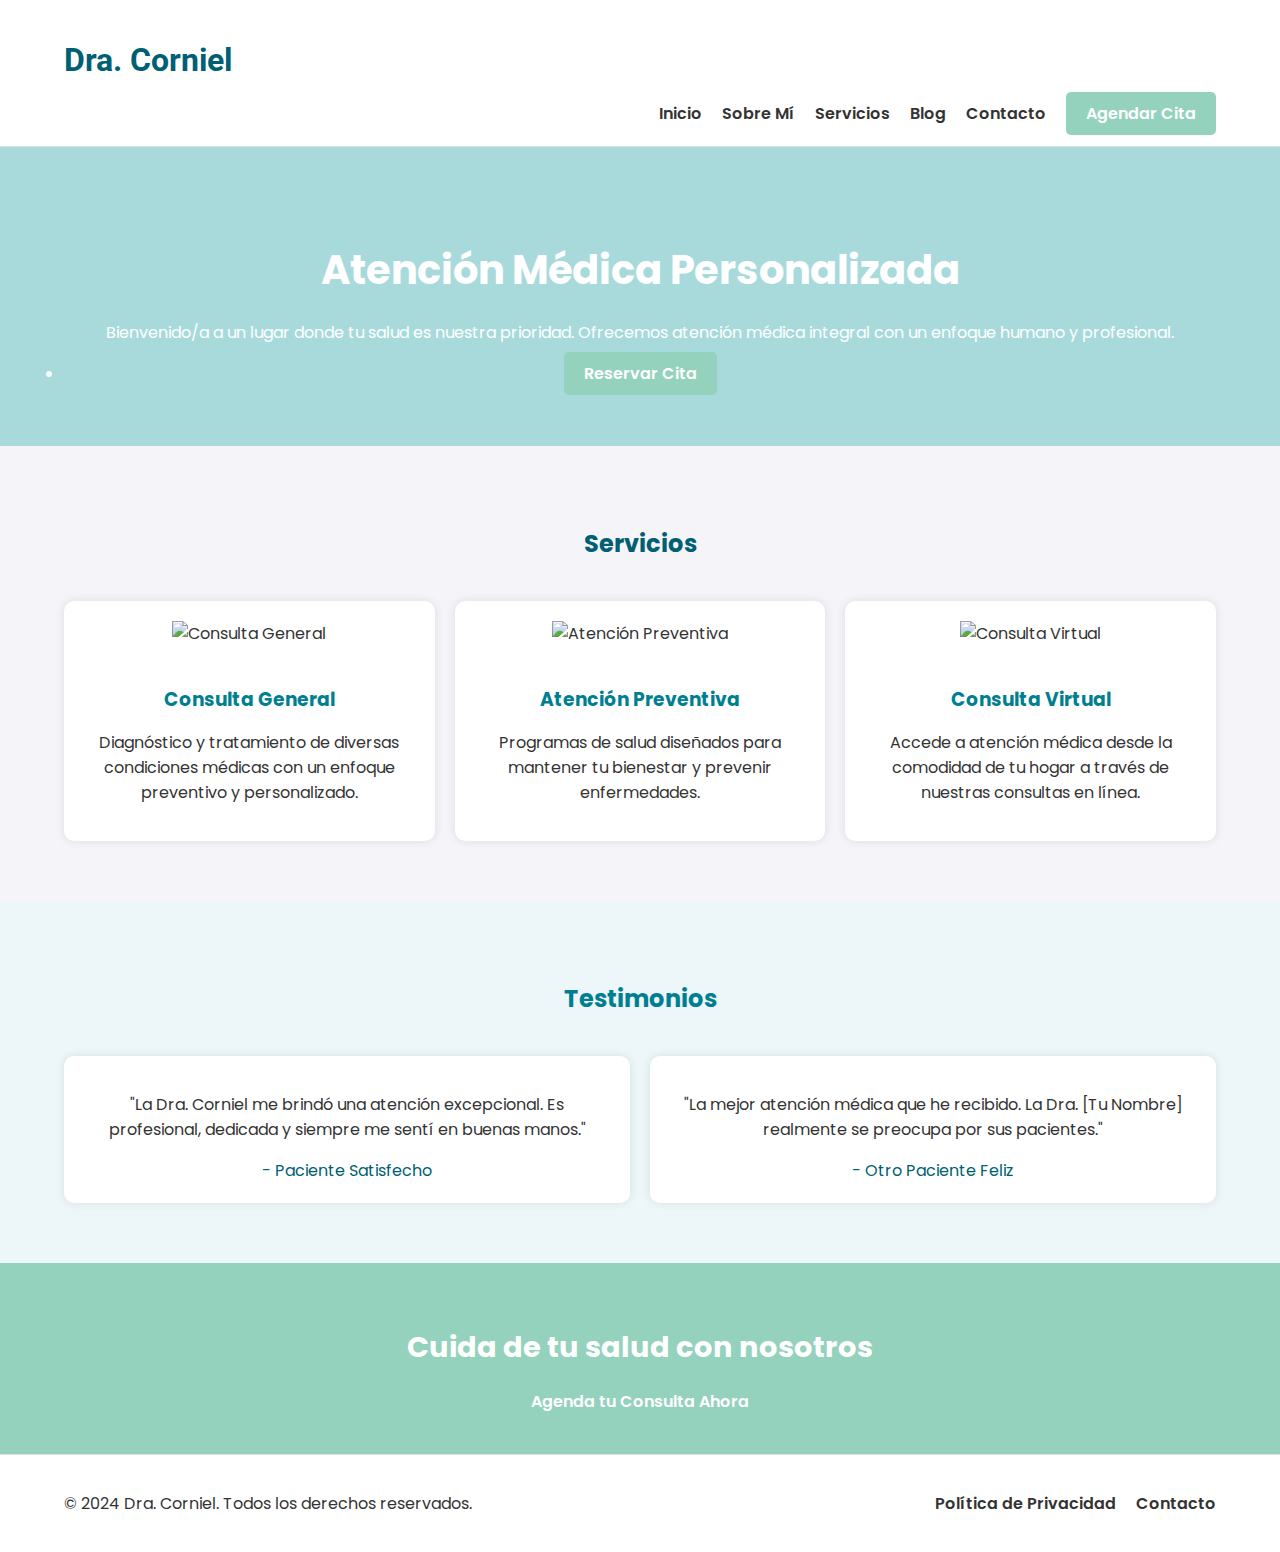
==== index.html @ 57566495 "Initial commit" ====
<!DOCTYPE html>
<html lang="es">
<head>
    <meta charset="UTF-8">
    <meta name="viewport" content="width=device-width, initial-scale=1.0">
    <title>Dra. [Tu Nombre] - Atención Médica Integral</title>
    <link href="https://fonts.googleapis.com/css2?family=Roboto:wght@400;700&family=Poppins:wght@300;600&display=swap" rel="stylesheet">
    
    <style>
        /* Estilos generales */
        body {
            font-family: 'Poppins', sans-serif;
            color: #333;
            margin: 0;
            padding: 0;
            background-color: #f4f4f9;
        }

        .container {
            width: 90%;
            max-width: 1200px;
            margin: 0 auto;
        }

        header {
            background-color: #ffffff;
            padding: 20px 0;
            border-bottom: 1px solid #e0e0e0;
        }

        header .logo h1 {
            font-family: 'Roboto', sans-serif;
            font-weight: 700;
            color: #005f73;
        }

        nav ul {
            list-style: none;
            padding: 0;
            margin: 0;
            display: flex;
            justify-content: flex-end;
        }

        nav ul li {
            margin-left: 20px;
        }

        nav ul li a {
            text-decoration: none;
            color: #333;
            font-weight: 600;
        }

        .btn-primary {
            background-color: #94d2bd;
            color: #ffffff;
            padding: 10px 20px;
            border-radius: 5px;
            text-decoration: none;
            font-weight: 600;
        }

        .btn-primary:hover {
            background-color: #007f91;
        }

        .btn-secondary {
            background-color: #ffb4a2;
            color: #ffffff;
            padding: 10px 20px;
            border-radius: 5px;
            text-decoration: none;
            font-weight: 600;
        }

        .btn-secondary:hover {
            background-color: #ef233c;
        }

        .hero {
            background-color: #a8dadc;
            color: #ffffff;
            text-align: center;
            padding: 60px 0;
        }

        .hero h2 {
            font-size: 2.5em;
            margin-bottom: 20px;
        }

        .services {
            padding: 60px 0;
        }

        .services h2 {
            text-align: center;
            color: #005f73;
            margin-bottom: 40px;
        }

        .service-grid {
            display: grid;
            grid-template-columns: repeat(3, 1fr);
            gap: 20px;
        }

        .service-item {
            text-align: center;
            padding: 20px;
            background-color: #ffffff;
            border-radius: 10px;
            box-shadow: 0px 0px 10px rgba(0, 0, 0, 0.1);
        }

        .service-item img {
            width: 60px;
            margin-bottom: 20px;
        }

        .service-item h3 {
            color: #007f91;
            margin-bottom: 10px;
        }

        .testimonials {
            background-color: #edf6f9;
            padding: 60px 0;
        }

        .testimonials h2 {
            text-align: center;
            color: #007f91;
            margin-bottom: 40px;
        }

        .testimonial-grid {
            display: grid;
            grid-template-columns: repeat(2, 1fr);
            gap: 20px;
        }

        .testimonial-item {
            padding: 20px;
            background-color: #ffffff;
            border-radius: 10px;
            box-shadow: 0px 0px 10px rgba(0, 0, 0, 0.1);
            text-align: center;
        }

        .testimonial-item span {
            display: block;
            margin-top: 10px;
            color: #005f73;
        }

        .cta {
            background-color: #94d2bd;
            color: #ffffff;
            text-align: center;
            padding: 40px 0;
        }

        .cta h2 {
            margin-bottom: 20px;
            font-size: 1.8em;
        }

        footer {
            background-color: #ffffff;
            padding: 20px 0;
            border-top: 1px solid #e0e0e0;
        }

        footer .footer-content {
            display: flex;
            justify-content: space-between;
            align-items: center;
        }

        footer nav ul {
            display: flex;
        }

        footer nav ul li {
            margin-left: 20px;
        }
    </style>
</head>
<body>

    <!-- Encabezado con navegación -->
    <header>
        <div class="container">
            <div class="logo">
                <h1>Dra. Corniel</h1>
            </div>
            <nav>
                <ul>
                    <li><a href="index.html">Inicio</a></li>
                    <li><a href="about.html">Sobre Mí</a></li>
                    <li><a href="services.html">Servicios</a></li>
                    <li><a href="blog.html">Blog</a></li>
                    <li><a href="contact.html">Contacto</a></li>
                    <li><a href="appointments.html" class="btn-primary">Agendar Cita</a></li>
                </ul>
            </nav>
        </div>
    </header>

    <!-- Sección de bienvenida -->
    <section class="hero">
        <div class="container">
            <h2>Atención Médica Personalizada</h2>
            <p>Bienvenido/a a un lugar donde tu salud es nuestra prioridad. Ofrecemos atención médica integral con un enfoque humano y profesional.</p>
            <li><a href="reservar_cita.html" class="btn-primary">Reservar Cita</a></li>

        </div>
    </section>

    <!-- Sección de servicios destacados -->
    <section class="services">
        <div class="container">
            <h2>Servicios</h2>
            <div class="service-grid">
                <div class="service-item">
                    <img src="assets/images/service1.svg" alt="Consulta General">
                    <h3>Consulta General</h3>
                    <p>Diagnóstico y tratamiento de diversas condiciones médicas con un enfoque preventivo y personalizado.</p>
                </div>
                <div class="service-item">
                    <img src="assets/images/service2.svg" alt="Atención Preventiva">
                    <h3>Atención Preventiva</h3>
                    <p>Programas de salud diseñados para mantener tu bienestar y prevenir enfermedades.</p>
                </div>
                <div class="service-item">
                    <img src="assets/images/service3.svg" alt="Consulta Virtual">
                    <h3>Consulta Virtual</h3>
                    <p>Accede a atención médica desde la comodidad de tu hogar a través de nuestras consultas en línea.</p>
                </div>
            </div>
        </div>
    </section>

    <!-- Sección de testimonios -->
    <section class="testimonials">
        <div class="container">
            <h2>Testimonios</h2>
            <div class="testimonial-grid">
                <div class="testimonial-item">
                    <p>"La Dra. Corniel me brindó una atención excepcional. Es profesional, dedicada y siempre me sentí en buenas manos."</p>
                    <span>- Paciente Satisfecho</span>
                </div>
                <div class="testimonial-item">
                    <p>"La mejor atención médica que he recibido. La Dra. [Tu Nombre] realmente se preocupa por sus pacientes."</p>
                    <span>- Otro Paciente Feliz</span>
                </div>
            </div>
        </div>
    </section>

    <!-- Sección de llamada a la acción -->
    <section class="cta">
        <div class="container">
            <h2>Cuida de tu salud con nosotros</h2>
            <a href="appointments.html" class="btn-primary">Agenda tu Consulta Ahora</a>
        </div>
    </section>

    <!-- Pie de página -->
    <footer>
        <div class="container">
            <div class="footer-content">
                <p>&copy; 2024 Dra. Corniel. Todos los derechos reservados.</p>
                <nav>
                    <ul>
                        <li><a href="privacy-policy.html">Política de Privacidad</a></li>
                        <li><a href="contact.html">Contacto</a></li>
                    </ul>
                </nav>
            </div>
        </div>
    </footer>

    <script>
        // Aquí puedes agregar JavaScript si lo necesitas
        // Ejemplo: mensaje de bienvenida en la consola
        console.log("Bienvenido/a al sitio web de la Dra. [Tu Nombre]");
    </script>
</body>
</html>
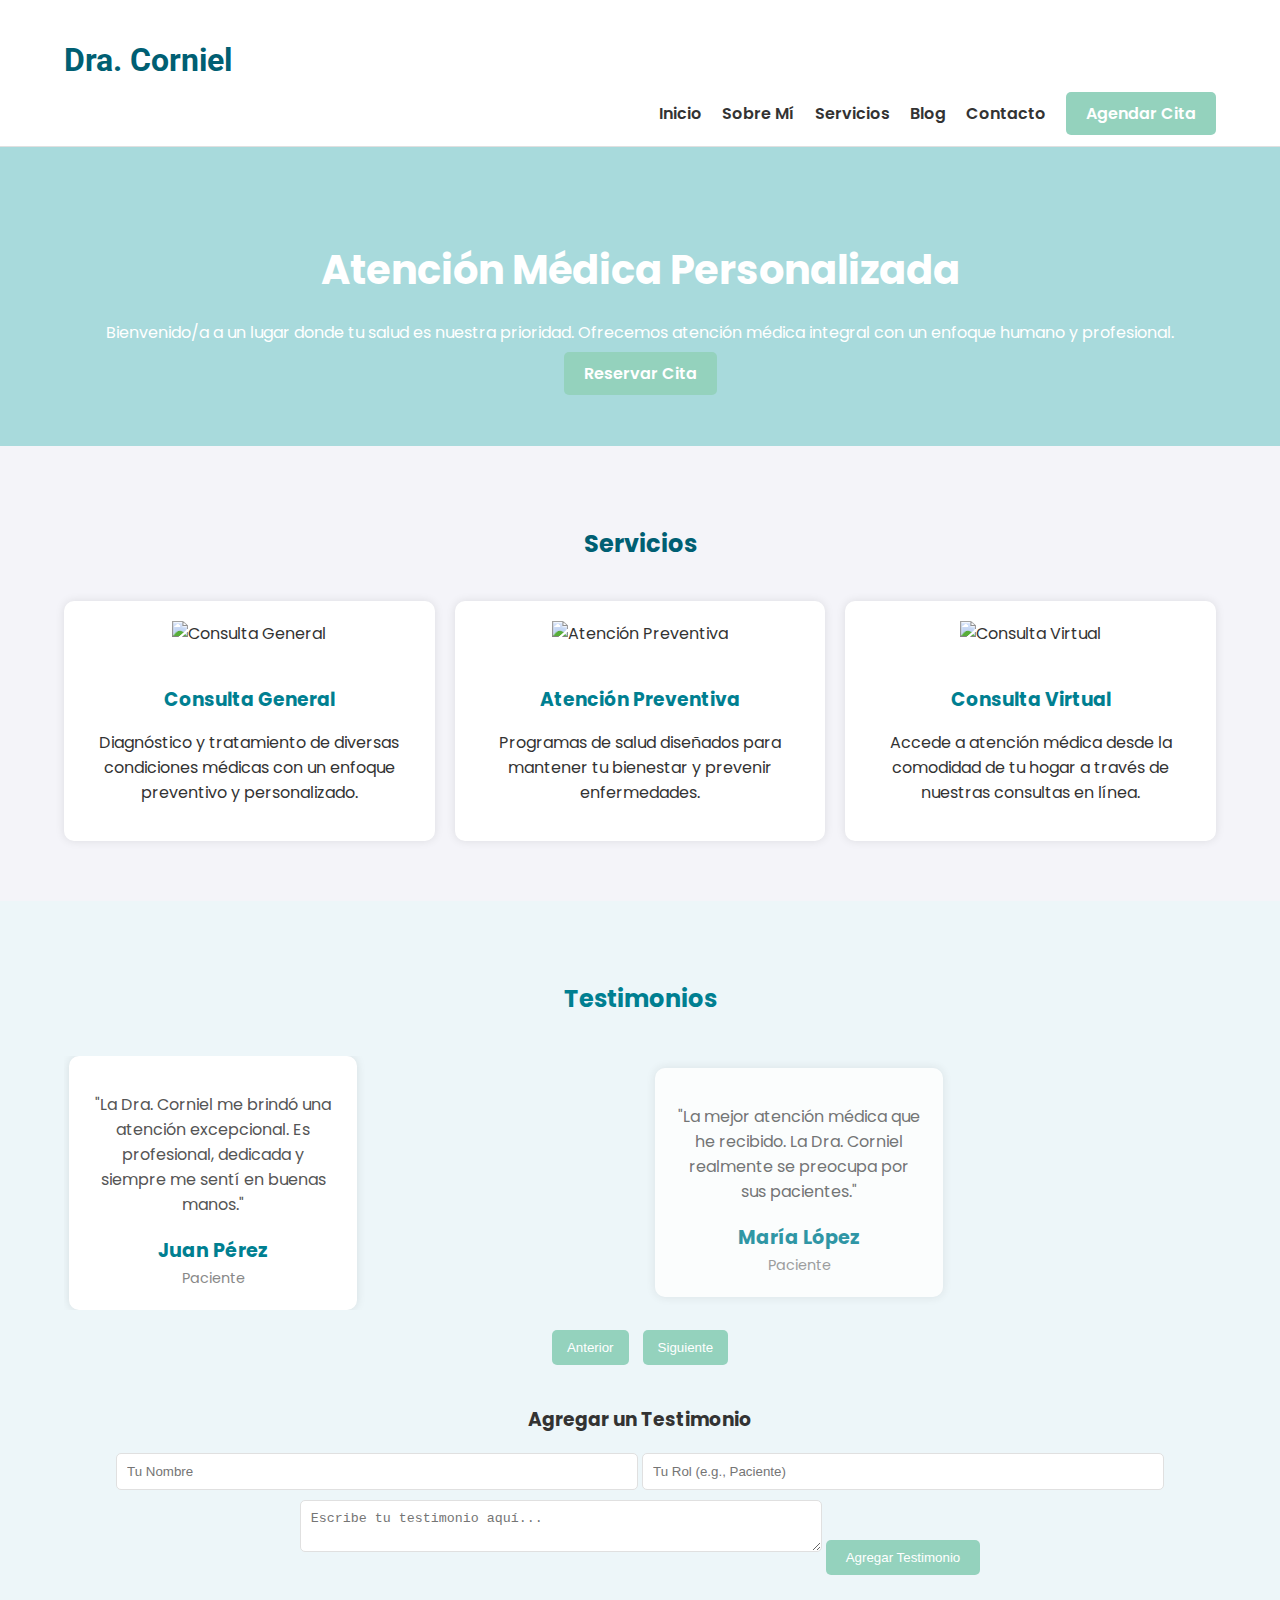
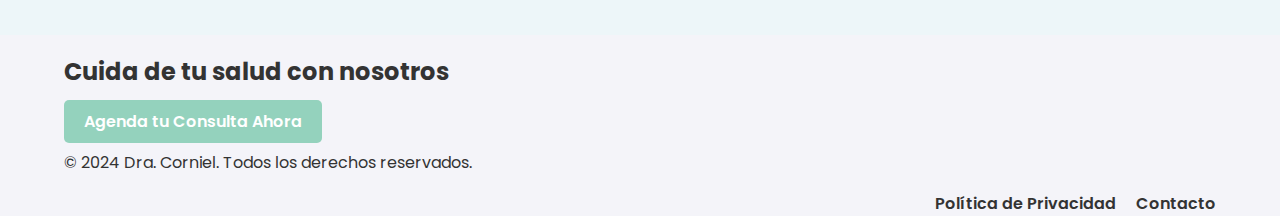
==== commit 613947c7: "Actualiza el sistema de reservas con opciones de pago en línea" ====
--- a/index.html
+++ b/index.html
@@ -3,7 +3,7 @@
 <head>
     <meta charset="UTF-8">
     <meta name="viewport" content="width=device-width, initial-scale=1.0">
-    <title>Dra. [Tu Nombre] - Atención Médica Integral</title>
+    <title>Dra. Corniel - Atención Médica Integral</title>
     <link href="https://fonts.googleapis.com/css2?family=Roboto:wght@400;700&family=Poppins:wght@300;600&display=swap" rel="stylesheet">
     
     <style>
@@ -65,19 +65,6 @@
             background-color: #007f91;
         }
 
-        .btn-secondary {
-            background-color: #ffb4a2;
-            color: #ffffff;
-            padding: 10px 20px;
-            border-radius: 5px;
-            text-decoration: none;
-            font-weight: 600;
-        }
-
-        .btn-secondary:hover {
-            background-color: #ef233c;
-        }
-
         .hero {
             background-color: #a8dadc;
             color: #ffffff;
@@ -127,65 +114,106 @@
         .testimonials {
             background-color: #edf6f9;
             padding: 60px 0;
+            text-align: center;
         }
 
         .testimonials h2 {
-            text-align: center;
             color: #007f91;
             margin-bottom: 40px;
         }
 
-        .testimonial-grid {
-            display: grid;
-            grid-template-columns: repeat(2, 1fr);
-            gap: 20px;
-        }
-
-        .testimonial-item {
+        .testimonial-carousel {
+            display: flex;
+            overflow: hidden;
+            justify-content: space-between;
+            align-items: center;
+            position: relative;
+        }
+
+        .testimonial-carousel .testimonial-item {
+            flex: 0 0 25%;
             padding: 20px;
+            box-sizing: border-box;
+            text-align: center;
+            opacity: 0.8;
+            transition: transform 0.5s ease, opacity 0.5s ease;
             background-color: #ffffff;
             border-radius: 10px;
             box-shadow: 0px 0px 10px rgba(0, 0, 0, 0.1);
-            text-align: center;
-        }
-
-        .testimonial-item span {
-            display: block;
-            margin-top: 10px;
-            color: #005f73;
-        }
-
-        .cta {
+            margin: 0 5px; /* Reduce el margen entre los testimonios */
+        }
+
+        .testimonial-carousel .testimonial-item.active {
+            opacity: 1;
+            transform: scale(1.1);
+        }
+
+        .testimonial-carousel .testimonial-item p {
+            font-size: 1em;
+            color: #555;
+            margin-bottom: 10px;
+        }
+
+        .testimonial-carousel .testimonial-item h3 {
+            font-size: 1.2em;
+            color: #007f91;
+            margin-bottom: 0;
+        }
+
+        .testimonial-carousel .testimonial-item span {
+            font-size: 0.9em;
+            color: #888;
+        }
+
+        .controls {
+            text-align: center;
+            margin-top: 20px;
+        }
+
+        .controls button {
             background-color: #94d2bd;
             color: #ffffff;
-            text-align: center;
-            padding: 40px 0;
-        }
-
-        .cta h2 {
-            margin-bottom: 20px;
-            font-size: 1.8em;
-        }
-
-        footer {
-            background-color: #ffffff;
-            padding: 20px 0;
-            border-top: 1px solid #e0e0e0;
-        }
-
-        footer .footer-content {
-            display: flex;
-            justify-content: space-between;
-            align-items: center;
-        }
-
-        footer nav ul {
-            display: flex;
-        }
-
-        footer nav ul li {
-            margin-left: 20px;
-        }
+            border: none;
+            padding: 10px 15px;
+            margin: 0 5px;
+            border-radius: 5px;
+            cursor: pointer;
+            transition: background-color 0.3s ease;
+        }
+
+        .controls button:hover {
+            background-color: #007f91;
+        }
+
+        .add-testimonial {
+            margin-top: 40px;
+            text-align: center;
+        }
+
+        .add-testimonial input,
+        .add-testimonial textarea {
+            width: 100%;
+            max-width: 500px;
+            padding: 10px;
+            margin-bottom: 10px;
+            border-radius: 5px;
+            border: 1px solid #e0e0e0;
+        }
+
+        .add-testimonial button {
+            background-color: #94d2bd;
+            color: #ffffff;
+            border: none;
+            padding: 10px 20px;
+            border-radius: 5px;
+            cursor: pointer;
+            transition: background-color 0.3s ease;
+        }
+
+        .add-testimonial button:hover {
+            background-color: #007f91;
+        }
+
     </style>
 </head>
 <body>
@@ -214,8 +242,7 @@
         <div class="container">
             <h2>Atención Médica Personalizada</h2>
             <p>Bienvenido/a a un lugar donde tu salud es nuestra prioridad. Ofrecemos atención médica integral con un enfoque humano y profesional.</p>
-            <li><a href="reservar_cita.html" class="btn-primary">Reservar Cita</a></li>
-
+            <a href="reservar_cita.html" class="btn-primary">Reservar Cita</a>
         </div>
     </section>
 
@@ -247,15 +274,40 @@
     <section class="testimonials">
         <div class="container">
             <h2>Testimonios</h2>
-            <div class="testimonial-grid">
+            <div class="testimonial-carousel">
+                <div class="testimonial-item active">
+                    <p>"La Dra. Corniel me brindó una atención excepcional. Es profesional, dedicada y siempre me sentí en buenas manos."</p>
+                    <h3>Juan Pérez</h3>
+                    <span>Paciente</span>
+                </div>
                 <div class="testimonial-item">
-                    <p>"La Dra. Corniel me brindó una atención excepcional. Es profesional, dedicada y siempre me sentí en buenas manos."</p>
-                    <span>- Paciente Satisfecho</span>
+                    <p>"La mejor atención médica que he recibido. La Dra. Corniel realmente se preocupa por sus pacientes."</p>
+                    <h3>María López</h3>
+                    <span>Paciente</span>
                 </div>
                 <div class="testimonial-item">
-                    <p>"La mejor atención médica que he recibido. La Dra. [Tu Nombre] realmente se preocupa por sus pacientes."</p>
-                    <span>- Otro Paciente Feliz</span>
-                </div>
+                    <p>"Recomiendo a la Dra. Corniel sin dudarlo, su enfoque es muy humano y profesional."</p>
+                    <h3>Carlos García</h3>
+                    <span>Paciente</span>
+                </div>
+                <div class="testimonial-item">
+                    <p>"Excelente trato y muy profesional. Me ayudó a mejorar mi salud significativamente."</p>
+                    <h3>Ana Torres</h3>
+                    <span>Paciente</span>
+                </div>
+            </div>
+            <div class="controls">
+                <button id="prev">Anterior</button>
+                <button id="next">Siguiente</button>
+            </div>
+
+            <!-- Formulario para agregar un nuevo testimonio -->
+            <div class="add-testimonial">
+                <h3>Agregar un Testimonio</h3>
+                <input type="text" id="name" placeholder="Tu Nombre" required>
+                <input type="text" id="role" placeholder="Tu Rol (e.g., Paciente)" required>
+                <textarea id="message" placeholder="Escribe tu testimonio aquí..." required></textarea>
+                <button id="addTestimonial">Agregar Testimonio</button>
             </div>
         </div>
     </section>
@@ -284,9 +336,56 @@
     </footer>
 
     <script>
-        // Aquí puedes agregar JavaScript si lo necesitas
-        // Ejemplo: mensaje de bienvenida en la consola
-        console.log("Bienvenido/a al sitio web de la Dra. [Tu Nombre]");
+        // JavaScript para manejar el carrusel de testimonios
+        const testimonials = document.querySelectorAll('.testimonial-item');
+        const prevButton = document.getElementById('prev');
+        const nextButton = document.getElementById('next');
+        let currentIndex = 0;
+
+        function showTestimonials() {
+            testimonials.forEach((testimonial, index) => {
+                testimonial.classList.remove('active');
+                testimonial.style.transform = `translateX(${(index - currentIndex) * 100}%)`;
+            });
+            testimonials[currentIndex].classList.add('active');
+        }
+
+        nextButton.addEventListener('click', () => {
+            currentIndex = (currentIndex + 1) % testimonials.length;
+            showTestimonials();
+        });
+
+        prevButton.addEventListener('click', () => {
+            currentIndex = (currentIndex - 1 + testimonials.length) % testimonials.length;
+            showTestimonials();
+        });
+
+        showTestimonials();
+
+        // JavaScript para agregar un nuevo testimonio
+        document.getElementById('addTestimonial').addEventListener('click', () => {
+            const name = document.getElementById('name').value;
+            const role = document.getElementById('role').value;
+            const message = document.getElementById('message').value;
+
+            if (name && role && message) {
+                const newTestimonial = document.createElement('div');
+                newTestimonial.classList.add('testimonial-item');
+                newTestimonial.innerHTML = `
+                    <p>"${message}"</p>
+                    <h3>${name}</h3>
+                    <span>${role}</span>
+                `;
+                document.querySelector('.testimonial-carousel').appendChild(newTestimonial);
+                testimonials[currentIndex].classList.add('active');
+                showTestimonials();
+                document.getElementById('name').value = '';
+                document.getElementById('role').value = '';
+                document.getElementById('message').value = '';
+            } else {
+                alert('Por favor, complete todos los campos antes de agregar un testimonio.');
+            }
+        });
     </script>
 </body>
 </html>
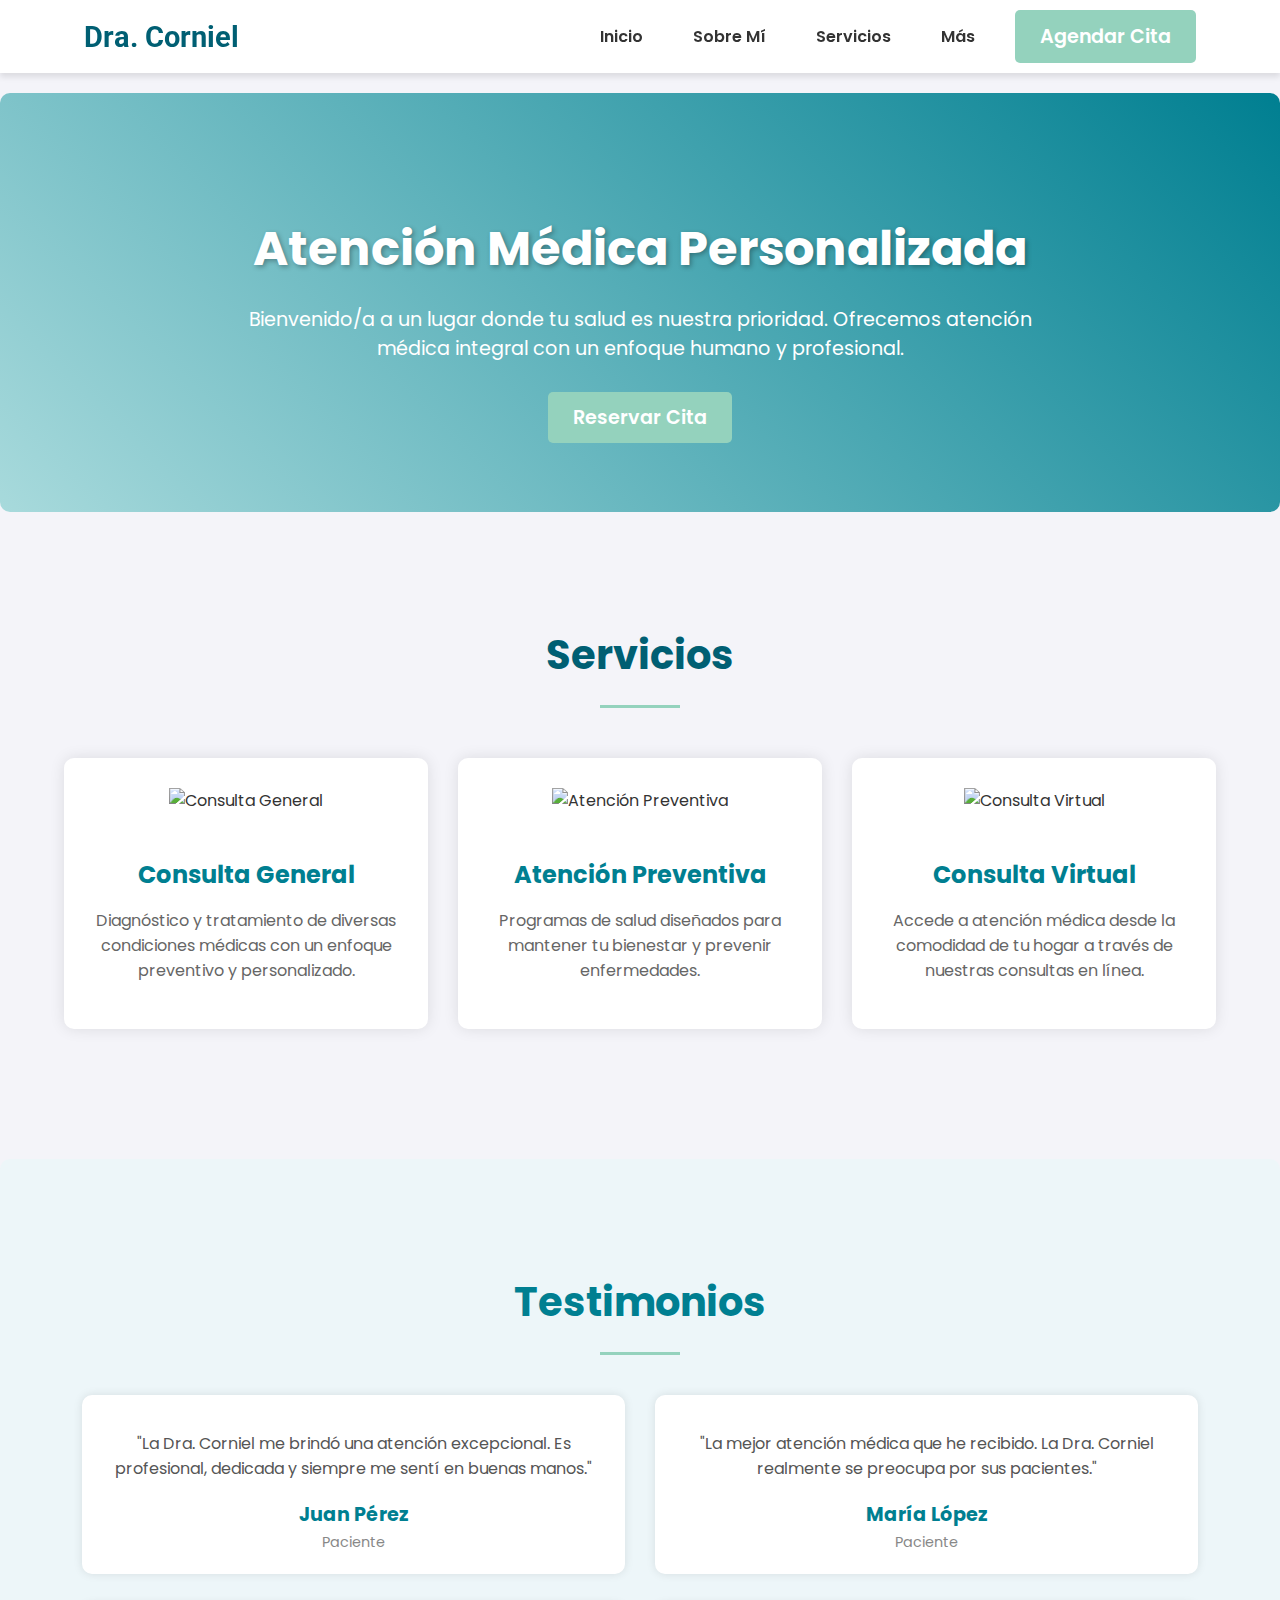
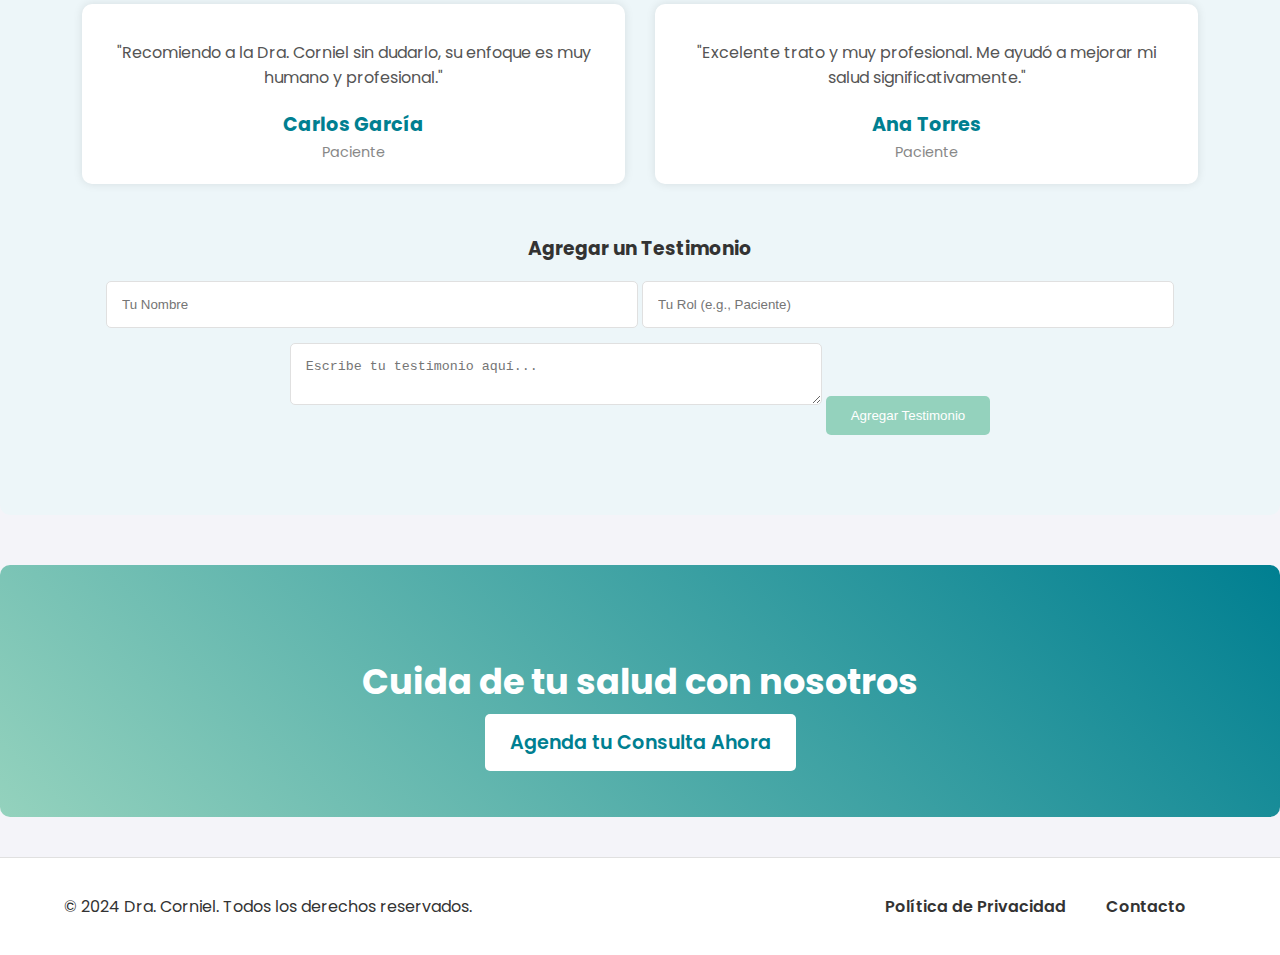
==== commit a37e0a0c: "Actualiza el sistema de reservas con opciones de pago en línea" ====
--- a/index.html
+++ b/index.html
@@ -5,7 +5,7 @@
     <meta name="viewport" content="width=device-width, initial-scale=1.0">
     <title>Dra. Corniel - Atención Médica Integral</title>
     <link href="https://fonts.googleapis.com/css2?family=Roboto:wght@400;700&family=Poppins:wght@300;600&display=swap" rel="stylesheet">
-    
+
     <style>
         /* Estilos generales */
         body {
@@ -22,16 +22,28 @@
             margin: 0 auto;
         }
 
+        /* Estilos del Menú Moderno */
         header {
             background-color: #ffffff;
-            padding: 20px 0;
-            border-bottom: 1px solid #e0e0e0;
-        }
-
-        header .logo h1 {
+            box-shadow: 0 4px 6px rgba(0, 0, 0, 0.1);
+            position: sticky;
+            top: 0;
+            z-index: 1000;
+            padding: 10px 0;
+        }
+
+        .logo {
             font-family: 'Roboto', sans-serif;
             font-weight: 700;
             color: #005f73;
+            font-size: 1.8em;
+        }
+
+        nav {
+            display: flex;
+            justify-content: space-between;
+            align-items: center;
+            padding: 0 20px;
         }
 
         nav ul {
@@ -39,154 +51,291 @@
             padding: 0;
             margin: 0;
             display: flex;
-            justify-content: flex-end;
+            align-items: center;
         }
 
         nav ul li {
-            margin-left: 20px;
+            margin-left: 30px;
+            position: relative;
         }
 
         nav ul li a {
             text-decoration: none;
             color: #333;
             font-weight: 600;
+            padding: 10px;
+            transition: color 0.3s ease;
+            position: relative;
+            display: block;
+        }
+
+        nav ul li a:hover {
+            color: #007f91;
+        }
+
+        nav ul li a::before {
+            content: "";
+            position: absolute;
+            width: 0%;
+            height: 2px;
+            bottom: -5px;
+            left: 0;
+            background-color: #007f91;
+            transition: width 0.3s ease;
+        }
+
+        nav ul li a:hover::before {
+            width: 100%;
+        }
+
+        /* Efecto desplegable */
+        nav ul li ul {
+            display: none;
+            position: absolute;
+            top: 100%;
+            left: 0;
+            background-color: #ffffff;
+            box-shadow: 0 8px 16px rgba(0, 0, 0, 0.2);
+            padding: 10px 0;
+            border-radius: 10px;
+        }
+
+        nav ul li:hover ul {
+            display: block;
+        }
+
+        nav ul li ul li {
+            margin-left: 0;
+            width: 200px;
+            padding: 10px 20px;
+        }
+
+        nav ul li ul li a {
+            padding: 10px;
+            font-weight: 400;
+            color: #555;
+        }
+
+        nav ul li ul li a:hover {
+            color: #007f91;
+            background-color: #f4f4f9;
+        }
+
+        /* Botón de menú para móviles */
+        .menu-toggle {
+            display: none;
+            flex-direction: column;
+            cursor: pointer;
+        }
+
+        .menu-toggle span {
+            height: 3px;
+            background-color: #333;
+            margin: 5px;
+            border-radius: 3px;
+            transition: all 0.3s ease;
+        }
+
+        /* Animaciones del botón de menú */
+        .menu-toggle.active span:nth-child(1) {
+            transform: rotate(45deg) translate(5px, 5px);
+        }
+
+        .menu-toggle.active span:nth-child(2) {
+            opacity: 0;
+        }
+
+        .menu-toggle.active span:nth-child(3) {
+            transform: rotate(-45deg) translate(5px, -5px);
+        }
+
+        @media (max-width: 768px) {
+            nav ul {
+                position: absolute;
+                top: 100%;
+                left: -100%;
+                flex-direction: column;
+                background-color: #ffffff;
+                width: 100%;
+                padding: 20px;
+                box-shadow: 0 8px 16px rgba(0, 0, 0, 0.2);
+                border-radius: 10px;
+                transition: left 0.3s ease;
+            }
+
+            nav ul li {
+                margin-left: 0;
+                margin-bottom: 10px;
+            }
+
+            nav ul li a {
+                font-size: 1.2em;
+            }
+
+            .menu-toggle {
+                display: flex;
+            }
+
+            nav ul.active {
+                left: 0;
+            }
+        }
+
+        /* Estilos de la Hero Section */
+        .hero {
+            background: linear-gradient(45deg, #a8dadc, #007f91);
+            color: #ffffff;
+            text-align: center;
+            padding: 80px 20px;
+            border-radius: 10px;
+            margin-top: 20px;
+        }
+
+        .hero h2 {
+            font-size: 3em;
+            margin-bottom: 20px;
+            text-shadow: 2px 2px 5px rgba(0, 0, 0, 0.3);
+        }
+
+        .hero p {
+            font-size: 1.2em;
+            margin-bottom: 40px;
+            max-width: 800px;
+            margin-left: auto;
+            margin-right: auto;
         }
 
         .btn-primary {
             background-color: #94d2bd;
             color: #ffffff;
-            padding: 10px 20px;
+            padding: 12px 25px;
             border-radius: 5px;
             text-decoration: none;
             font-weight: 600;
+            font-size: 1.2em;
+            transition: background-color 0.3s ease;
         }
 
         .btn-primary:hover {
             background-color: #007f91;
         }
 
-        .hero {
-            background-color: #a8dadc;
-            color: #ffffff;
-            text-align: center;
-            padding: 60px 0;
-        }
-
-        .hero h2 {
+        /* Sección de servicios destacados */
+        .services {
+            padding: 80px 0;
+        }
+
+        .services h2 {
+            text-align: center;
+            color: #005f73;
+            margin-bottom: 50px;
             font-size: 2.5em;
-            margin-bottom: 20px;
-        }
-
-        .services {
-            padding: 60px 0;
-        }
-
-        .services h2 {
-            text-align: center;
-            color: #005f73;
-            margin-bottom: 40px;
+            position: relative;
+        }
+
+        .services h2::after {
+            content: '';
+            display: block;
+            width: 80px;
+            height: 3px;
+            background-color: #94d2bd;
+            margin: 20px auto 0;
         }
 
         .service-grid {
             display: grid;
             grid-template-columns: repeat(3, 1fr);
-            gap: 20px;
+            gap: 30px;
         }
 
         .service-item {
             text-align: center;
-            padding: 20px;
+            padding: 30px 20px;
             background-color: #ffffff;
             border-radius: 10px;
-            box-shadow: 0px 0px 10px rgba(0, 0, 0, 0.1);
+            box-shadow: 0px 0px 15px rgba(0, 0, 0, 0.1);
+            transition: transform 0.3s ease, box-shadow 0.3s ease;
+        }
+
+        .service-item:hover {
+            transform: translateY(-10px);
+            box-shadow: 0px 10px 20px rgba(0, 0, 0, 0.2);
         }
 
         .service-item img {
-            width: 60px;
+            width: 80px;
             margin-bottom: 20px;
         }
 
         .service-item h3 {
             color: #007f91;
-            margin-bottom: 10px;
-        }
-
+            margin-bottom: 15px;
+            font-size: 1.5em;
+        }
+
+        .service-item p {
+            color: #666;
+            font-size: 1em;
+        }
+
+        /* Sección de testimonios */
         .testimonials {
             background-color: #edf6f9;
-            padding: 60px 0;
-            text-align: center;
+            padding: 80px 20px;
+            text-align: center;
+            border-radius: 10px;
+            margin-top: 50px;
         }
 
         .testimonials h2 {
             color: #007f91;
             margin-bottom: 40px;
-        }
-
-        .testimonial-carousel {
-            display: flex;
-            overflow: hidden;
-            justify-content: space-between;
-            align-items: center;
+            font-size: 2.5em;
             position: relative;
         }
 
-        .testimonial-carousel .testimonial-item {
-            flex: 0 0 25%;
+        .testimonials h2::after {
+            content: '';
+            display: block;
+            width: 80px;
+            height: 3px;
+            background-color: #94d2bd;
+            margin: 20px auto 0;
+        }
+
+        .testimonial-list {
+            display: grid;
+            grid-template-columns: repeat(2, 1fr);
+            gap: 30px;
+        }
+
+        .testimonial-item {
+            background-color: #ffffff;
             padding: 20px;
-            box-sizing: border-box;
-            text-align: center;
-            opacity: 0.8;
-            transition: transform 0.5s ease, opacity 0.5s ease;
-            background-color: #ffffff;
             border-radius: 10px;
             box-shadow: 0px 0px 10px rgba(0, 0, 0, 0.1);
-            margin: 0 5px; /* Reduce el margen entre los testimonios */
-        }
-
-        .testimonial-carousel .testimonial-item.active {
-            opacity: 1;
-            transform: scale(1.1);
-        }
-
-        .testimonial-carousel .testimonial-item p {
+            text-align: center;
+        }
+
+        .testimonial-item p {
             font-size: 1em;
             color: #555;
             margin-bottom: 10px;
         }
 
-        .testimonial-carousel .testimonial-item h3 {
+        .testimonial-item h3 {
             font-size: 1.2em;
             color: #007f91;
             margin-bottom: 0;
         }
 
-        .testimonial-carousel .testimonial-item span {
+        .testimonial-item span {
             font-size: 0.9em;
             color: #888;
         }
 
-        .controls {
-            text-align: center;
-            margin-top: 20px;
-        }
-
-        .controls button {
-            background-color: #94d2bd;
-            color: #ffffff;
-            border: none;
-            padding: 10px 15px;
-            margin: 0 5px;
-            border-radius: 5px;
-            cursor: pointer;
-            transition: background-color 0.3s ease;
-        }
-
-        .controls button:hover {
-            background-color: #007f91;
-        }
-
         .add-testimonial {
-            margin-top: 40px;
+            margin-top: 50px;
             text-align: center;
         }
 
@@ -194,8 +343,8 @@
         .add-testimonial textarea {
             width: 100%;
             max-width: 500px;
-            padding: 10px;
-            margin-bottom: 10px;
+            padding: 15px;
+            margin-bottom: 15px;
             border-radius: 5px;
             border: 1px solid #e0e0e0;
         }
@@ -204,7 +353,7 @@
             background-color: #94d2bd;
             color: #ffffff;
             border: none;
-            padding: 10px 20px;
+            padding: 12px 25px;
             border-radius: 5px;
             cursor: pointer;
             transition: background-color 0.3s ease;
@@ -214,23 +363,83 @@
             background-color: #007f91;
         }
 
+        /* Estilos de la sección de llamada a la acción */
+        .cta {
+            background: linear-gradient(45deg, #94d2bd, #007f91);
+            color: #ffffff;
+            text-align: center;
+            padding: 60px 20px;
+            border-radius: 10px;
+            margin-top: 50px;
+        }
+
+        .cta h2 {
+            margin-bottom: 20px;
+            font-size: 2.2em;
+        }
+
+        .cta a {
+            background-color: #ffffff;
+            color: #007f91;
+            padding: 15px 25px;
+            border-radius: 5px;
+            text-decoration: none;
+            font-weight: 600;
+            font-size: 1.2em;
+            transition: background-color 0.3s ease;
+        }
+
+        .cta a:hover {
+            background-color: #007f91;
+            color: #ffffff;
+        }
+
+        /* Estilos del pie de página */
+        footer {
+            background-color: #ffffff;
+            padding: 20px 0;
+            border-top: 1px solid #e0e0e0;
+            margin-top: 40px;
+        }
+
+        footer .footer-content {
+            display: flex;
+            justify-content: space-between;
+            align-items: center;
+        }
+
+        footer nav ul {
+            display: flex;
+        }
+
+        footer nav ul li {
+            margin-left: 20px;
+        }
     </style>
 </head>
 <body>
 
-    <!-- Encabezado con navegación -->
+    <!-- Encabezado con navegación moderna -->
     <header>
         <div class="container">
-            <div class="logo">
-                <h1>Dra. Corniel</h1>
-            </div>
             <nav>
-                <ul>
+                <div class="logo">Dra. Corniel</div>
+                <div class="menu-toggle" id="menu-toggle">
+                    <span></span>
+                    <span></span>
+                    <span></span>
+                </div>
+                <ul id="nav-menu">
                     <li><a href="index.html">Inicio</a></li>
                     <li><a href="about.html">Sobre Mí</a></li>
                     <li><a href="services.html">Servicios</a></li>
-                    <li><a href="blog.html">Blog</a></li>
-                    <li><a href="contact.html">Contacto</a></li>
+                    <li>
+                        <a href="#">Más</a>
+                        <ul>
+                            <li><a href="blog.html">Blog</a></li>
+                            <li><a href="contact.html">Contacto</a></li>
+                        </ul>
+                    </li>
                     <li><a href="appointments.html" class="btn-primary">Agendar Cita</a></li>
                 </ul>
             </nav>
@@ -242,7 +451,7 @@
         <div class="container">
             <h2>Atención Médica Personalizada</h2>
             <p>Bienvenido/a a un lugar donde tu salud es nuestra prioridad. Ofrecemos atención médica integral con un enfoque humano y profesional.</p>
-            <a href="reservar_cita.html" class="btn-primary">Reservar Cita</a>
+            <a href="appointments.html" class="btn-primary">Reservar Cita</a>
         </div>
     </section>
 
@@ -274,8 +483,8 @@
     <section class="testimonials">
         <div class="container">
             <h2>Testimonios</h2>
-            <div class="testimonial-carousel">
-                <div class="testimonial-item active">
+            <div class="testimonial-list">
+                <div class="testimonial-item">
                     <p>"La Dra. Corniel me brindó una atención excepcional. Es profesional, dedicada y siempre me sentí en buenas manos."</p>
                     <h3>Juan Pérez</h3>
                     <span>Paciente</span>
@@ -295,10 +504,6 @@
                     <h3>Ana Torres</h3>
                     <span>Paciente</span>
                 </div>
-            </div>
-            <div class="controls">
-                <button id="prev">Anterior</button>
-                <button id="next">Siguiente</button>
             </div>
 
             <!-- Formulario para agregar un nuevo testimonio -->
@@ -336,31 +541,14 @@
     </footer>
 
     <script>
-        // JavaScript para manejar el carrusel de testimonios
-        const testimonials = document.querySelectorAll('.testimonial-item');
-        const prevButton = document.getElementById('prev');
-        const nextButton = document.getElementById('next');
-        let currentIndex = 0;
-
-        function showTestimonials() {
-            testimonials.forEach((testimonial, index) => {
-                testimonial.classList.remove('active');
-                testimonial.style.transform = `translateX(${(index - currentIndex) * 100}%)`;
-            });
-            testimonials[currentIndex].classList.add('active');
-        }
-
-        nextButton.addEventListener('click', () => {
-            currentIndex = (currentIndex + 1) % testimonials.length;
-            showTestimonials();
+        // JavaScript para manejar el menú móvil
+        const menuToggle = document.getElementById('menu-toggle');
+        const navMenu = document.getElementById('nav-menu');
+
+        menuToggle.addEventListener('click', () => {
+            menuToggle.classList.toggle('active');
+            navMenu.classList.toggle('active');
         });
-
-        prevButton.addEventListener('click', () => {
-            currentIndex = (currentIndex - 1 + testimonials.length) % testimonials.length;
-            showTestimonials();
-        });
-
-        showTestimonials();
 
         // JavaScript para agregar un nuevo testimonio
         document.getElementById('addTestimonial').addEventListener('click', () => {
@@ -376,9 +564,7 @@
                     <h3>${name}</h3>
                     <span>${role}</span>
                 `;
-                document.querySelector('.testimonial-carousel').appendChild(newTestimonial);
-                testimonials[currentIndex].classList.add('active');
-                showTestimonials();
+                document.querySelector('.testimonial-list').appendChild(newTestimonial);
                 document.getElementById('name').value = '';
                 document.getElementById('role').value = '';
                 document.getElementById('message').value = '';
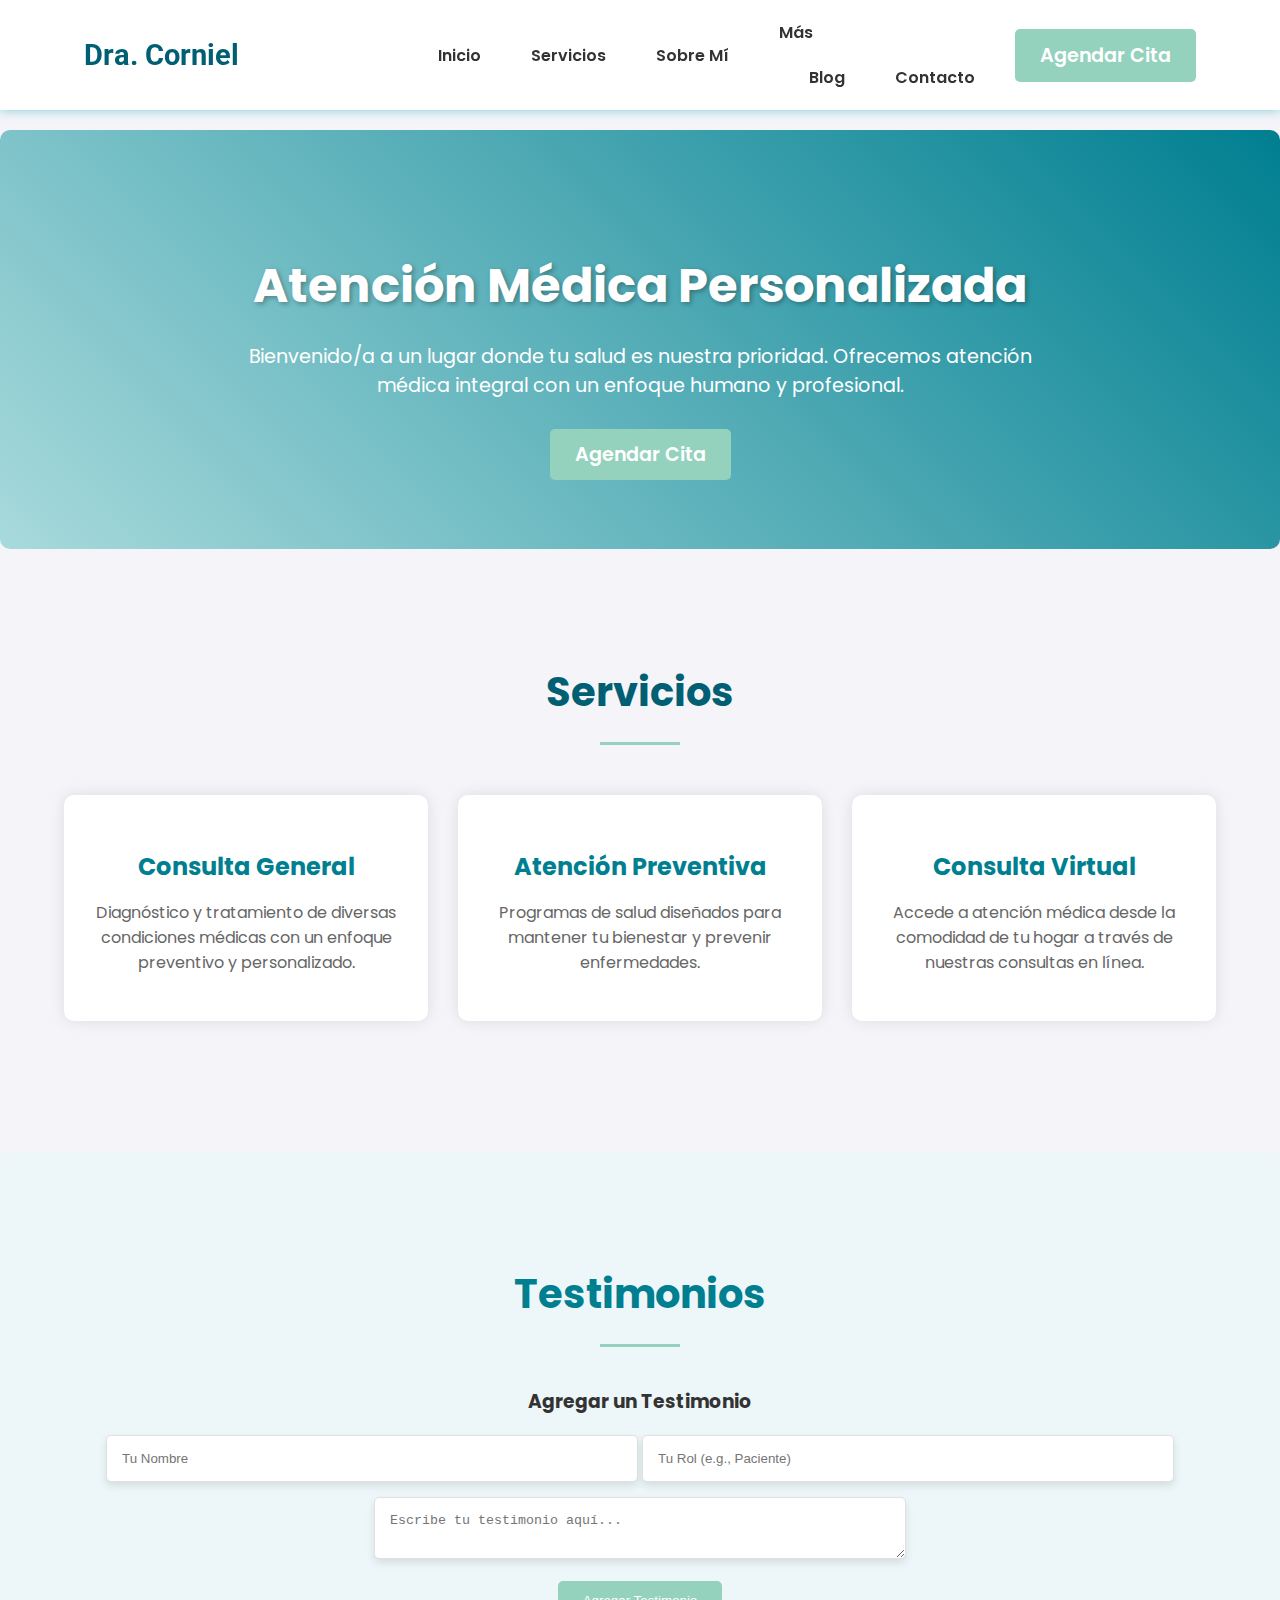
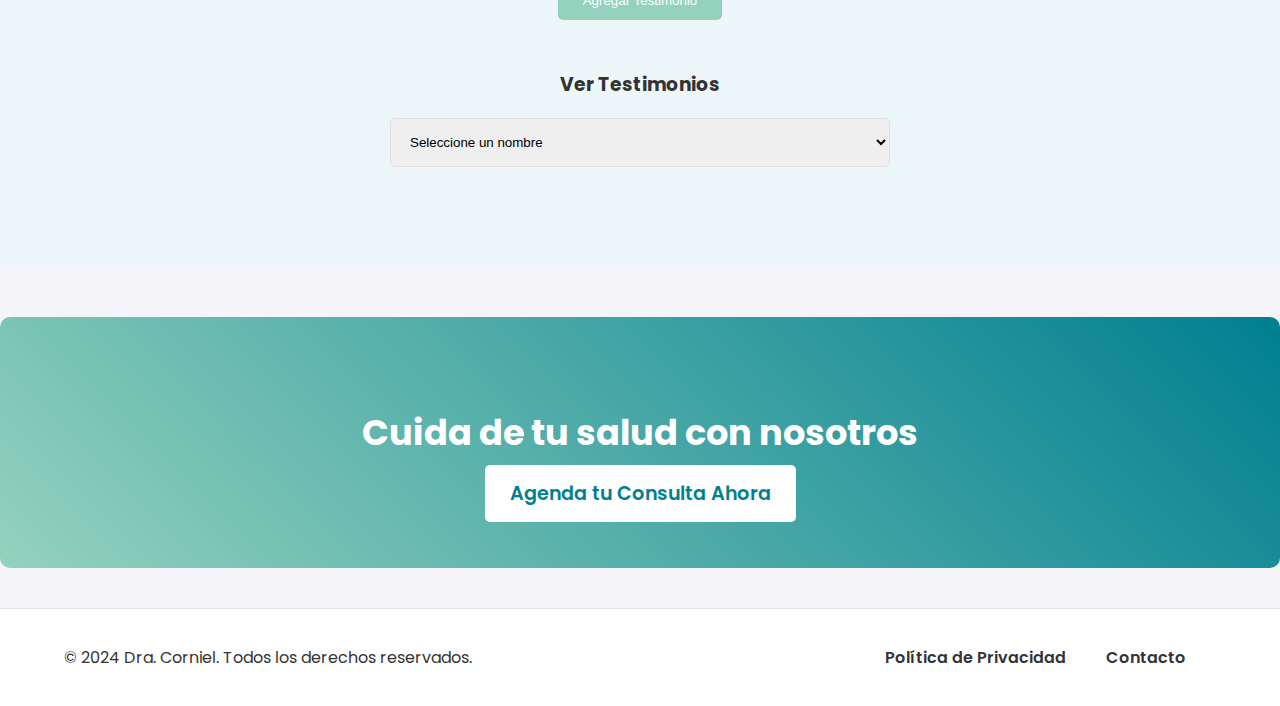
==== commit fcb691ee: "comentarios" ====
--- a/index.html
+++ b/index.html
@@ -30,6 +30,8 @@
             top: 0;
             z-index: 1000;
             padding: 10px 0;
+            border-color: blue;
+            box-shadow: 0 0 10px rgba(0, 169, 181, 0.5);
         }
 
         .logo {
@@ -86,39 +88,6 @@
 
         nav ul li a:hover::before {
             width: 100%;
-        }
-
-        /* Efecto desplegable */
-        nav ul li ul {
-            display: none;
-            position: absolute;
-            top: 100%;
-            left: 0;
-            background-color: #ffffff;
-            box-shadow: 0 8px 16px rgba(0, 0, 0, 0.2);
-            padding: 10px 0;
-            border-radius: 10px;
-        }
-
-        nav ul li:hover ul {
-            display: block;
-        }
-
-        nav ul li ul li {
-            margin-left: 0;
-            width: 200px;
-            padding: 10px 20px;
-        }
-
-        nav ul li ul li a {
-            padding: 10px;
-            font-weight: 400;
-            color: #555;
-        }
-
-        nav ul li ul li a:hover {
-            color: #007f91;
-            background-color: #f4f4f9;
         }
 
         /* Botón de menú para móviles */
@@ -262,11 +231,6 @@
             box-shadow: 0px 10px 20px rgba(0, 0, 0, 0.2);
         }
 
-        .service-item img {
-            width: 80px;
-            margin-bottom: 20px;
-        }
-
         .service-item h3 {
             color: #007f91;
             margin-bottom: 15px;
@@ -305,7 +269,7 @@
 
         .testimonial-list {
             display: grid;
-            grid-template-columns: repeat(2, 1fr);
+            grid-template-columns: repeat(3, 1fr);
             gap: 30px;
         }
 
@@ -335,7 +299,7 @@
         }
 
         .add-testimonial {
-            margin-top: 50px;
+            margin-bottom: 50px;
             text-align: center;
         }
 
@@ -347,6 +311,14 @@
             margin-bottom: 15px;
             border-radius: 5px;
             border: 1px solid #e0e0e0;
+            box-shadow: 0 4px 8px rgba(0, 0, 0, 0.1); /* Sombra agregada */
+            transition: box-shadow 0.3s ease; /* Transición para un efecto más suave */
+        }
+
+        .add-testimonial input:focus,
+        .add-testimonial textarea:focus {
+            box-shadow: 0 4px 8px rgba(0, 169, 181, 0.5); /* Sombra al enfocar */
+            outline: none;
         }
 
         .add-testimonial button {
@@ -357,10 +329,26 @@
             border-radius: 5px;
             cursor: pointer;
             transition: background-color 0.3s ease;
+            display: block;
+            margin: 0 auto; /* Centrado del botón */
         }
 
         .add-testimonial button:hover {
             background-color: #007f91;
+        }
+
+        .select-testimonial {
+            margin-top: 50px;
+            text-align: center;
+        }
+
+        .select-testimonial select {
+            width: 100%;
+            max-width: 500px;
+            padding: 15px;
+            margin-bottom: 20px;
+            border-radius: 5px;
+            border: 1px solid #e0e0e0;
         }
 
         /* Estilos de la sección de llamada a la acción */
@@ -431,8 +419,8 @@
                 </div>
                 <ul id="nav-menu">
                     <li><a href="index.html">Inicio</a></li>
+                    <li><a href="services.html">Servicios</a></li>
                     <li><a href="about.html">Sobre Mí</a></li>
-                    <li><a href="services.html">Servicios</a></li>
                     <li>
                         <a href="#">Más</a>
                         <ul>
@@ -451,7 +439,7 @@
         <div class="container">
             <h2>Atención Médica Personalizada</h2>
             <p>Bienvenido/a a un lugar donde tu salud es nuestra prioridad. Ofrecemos atención médica integral con un enfoque humano y profesional.</p>
-            <a href="appointments.html" class="btn-primary">Reservar Cita</a>
+            <a href="appointments.html" class="btn-primary">Agendar Cita</a>
         </div>
     </section>
 
@@ -461,17 +449,14 @@
             <h2>Servicios</h2>
             <div class="service-grid">
                 <div class="service-item">
-                    <img src="assets/images/service1.svg" alt="Consulta General">
                     <h3>Consulta General</h3>
                     <p>Diagnóstico y tratamiento de diversas condiciones médicas con un enfoque preventivo y personalizado.</p>
                 </div>
                 <div class="service-item">
-                    <img src="assets/images/service2.svg" alt="Atención Preventiva">
                     <h3>Atención Preventiva</h3>
                     <p>Programas de salud diseñados para mantener tu bienestar y prevenir enfermedades.</p>
                 </div>
                 <div class="service-item">
-                    <img src="assets/images/service3.svg" alt="Consulta Virtual">
                     <h3>Consulta Virtual</h3>
                     <p>Accede a atención médica desde la comodidad de tu hogar a través de nuestras consultas en línea.</p>
                 </div>
@@ -483,28 +468,6 @@
     <section class="testimonials">
         <div class="container">
             <h2>Testimonios</h2>
-            <div class="testimonial-list">
-                <div class="testimonial-item">
-                    <p>"La Dra. Corniel me brindó una atención excepcional. Es profesional, dedicada y siempre me sentí en buenas manos."</p>
-                    <h3>Juan Pérez</h3>
-                    <span>Paciente</span>
-                </div>
-                <div class="testimonial-item">
-                    <p>"La mejor atención médica que he recibido. La Dra. Corniel realmente se preocupa por sus pacientes."</p>
-                    <h3>María López</h3>
-                    <span>Paciente</span>
-                </div>
-                <div class="testimonial-item">
-                    <p>"Recomiendo a la Dra. Corniel sin dudarlo, su enfoque es muy humano y profesional."</p>
-                    <h3>Carlos García</h3>
-                    <span>Paciente</span>
-                </div>
-                <div class="testimonial-item">
-                    <p>"Excelente trato y muy profesional. Me ayudó a mejorar mi salud significativamente."</p>
-                    <h3>Ana Torres</h3>
-                    <span>Paciente</span>
-                </div>
-            </div>
 
             <!-- Formulario para agregar un nuevo testimonio -->
             <div class="add-testimonial">
@@ -513,6 +476,19 @@
                 <input type="text" id="role" placeholder="Tu Rol (e.g., Paciente)" required>
                 <textarea id="message" placeholder="Escribe tu testimonio aquí..." required></textarea>
                 <button id="addTestimonial">Agregar Testimonio</button>
+            </div>
+
+            <!-- Sección para seleccionar y mostrar testimonios -->
+            <div class="select-testimonial">
+                <h3>Ver Testimonios</h3>
+                <select id="testimonialSelect">
+                    <option value="" disabled selected>Seleccione un nombre</option>
+                </select>
+                <div id="testimonialDisplay" style="display: none; margin-top: 20px;">
+                    <h3 id="selectedName"></h3>
+                    <span id="selectedRole"></span>
+                    <p id="selectedMessage"></p>
+                </div>
             </div>
         </div>
     </section>
@@ -557,21 +533,70 @@
             const message = document.getElementById('message').value;
 
             if (name && role && message) {
-                const newTestimonial = document.createElement('div');
-                newTestimonial.classList.add('testimonial-item');
-                newTestimonial.innerHTML = `
-                    <p>"${message}"</p>
-                    <h3>${name}</h3>
-                    <span>${role}</span>
-                `;
-                document.querySelector('.testimonial-list').appendChild(newTestimonial);
-                document.getElementById('name').value = '';
-                document.getElementById('role').value = '';
-                document.getElementById('message').value = '';
+                // Crear un nuevo objeto de testimonio para Airtable
+                const newTestimonial = {
+                    fields: {
+                        "Nombres": name,
+                        "Rol": role,
+                        "Testimonios": message
+                    }
+                };
+
+                const accessToken = 'patKNIDU8EKmRBvtm.06e6f81b87af643146f4d58cf259daedadf47302b073341aac28ce66eb641e38';
+                const baseId = 'appCovpUwFjJlquFo';
+                const tableName = 'Testimonios';
+
+                // Hacer la solicitud a la API de Airtable
+                fetch(`https://api.airtable.com/v0/${baseId}/${tableName}`, {
+                    method: 'POST',
+                    headers: {
+                        'Authorization': `Bearer ${accessToken}`,
+                        'Content-Type': 'application/json'
+                    },
+                    body: JSON.stringify(newTestimonial)
+                })
+                .then(response => response.json())
+                .then(data => {
+                    if (data.id) { // Si la respuesta tiene un id, significa que se guardó correctamente
+                        console.log("Testimonio guardado en Airtable:", data);
+
+                        // Añadir la opción al selector
+                        const testimonialSelect = document.getElementById('testimonialSelect');
+                        const newOption = document.createElement('option');
+                        newOption.value = JSON.stringify(newTestimonial.fields); // Guardar el objeto como un string
+                        newOption.textContent = name;
+                        testimonialSelect.appendChild(newOption);
+
+                        // Limpiar los campos del formulario
+                        document.getElementById('name').value = '';
+                        document.getElementById('role').value = '';
+                        document.getElementById('message').value = '';
+
+                        alert('Testimonio agregado exitosamente.');
+                    } else {
+                        console.error("Error al guardar el testimonio:", data);
+                        alert('Hubo un problema al guardar el testimonio. Por favor, intente nuevamente.');
+                    }
+                })
+                .catch(error => {
+                    console.error('Error al guardar el testimonio en Airtable:', error);
+                    alert('Error al guardar el testimonio. Verifique su conexión e intente nuevamente.');
+                });
             } else {
                 alert('Por favor, complete todos los campos antes de agregar un testimonio.');
             }
         });
+
+        // Manejar la selección de un testimonio
+        document.getElementById('testimonialSelect').addEventListener('change', function() {
+            const selectedTestimonial = JSON.parse(this.value);
+            console.log("Testimonio seleccionado:", selectedTestimonial);
+            
+            document.getElementById('selectedName').textContent = selectedTestimonial.Nombres;
+            document.getElementById('selectedRole').textContent = selectedTestimonial.Rol;
+            document.getElementById('selectedMessage').textContent = `"${selectedTestimonial.Testimonios}"`;
+            document.getElementById('testimonialDisplay').style.display = 'block';
+        });
     </script>
 </body>
 </html>
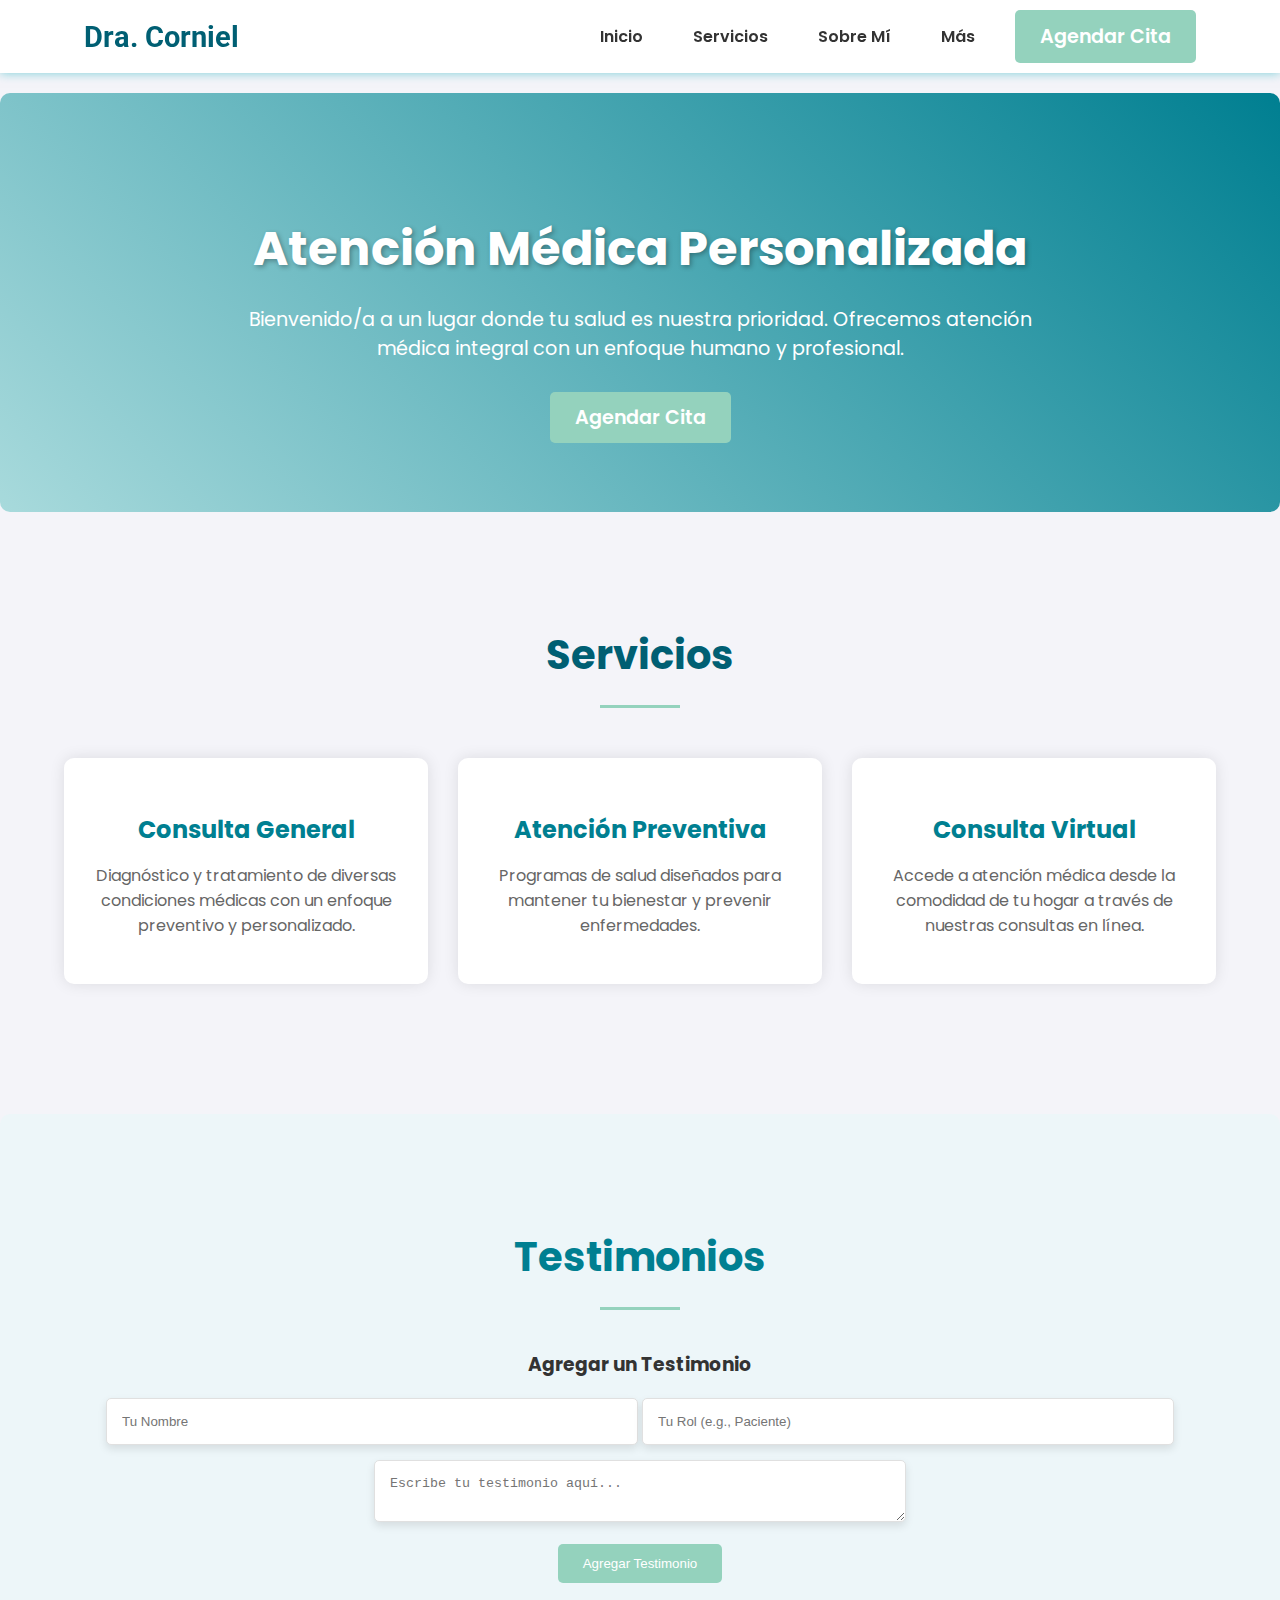
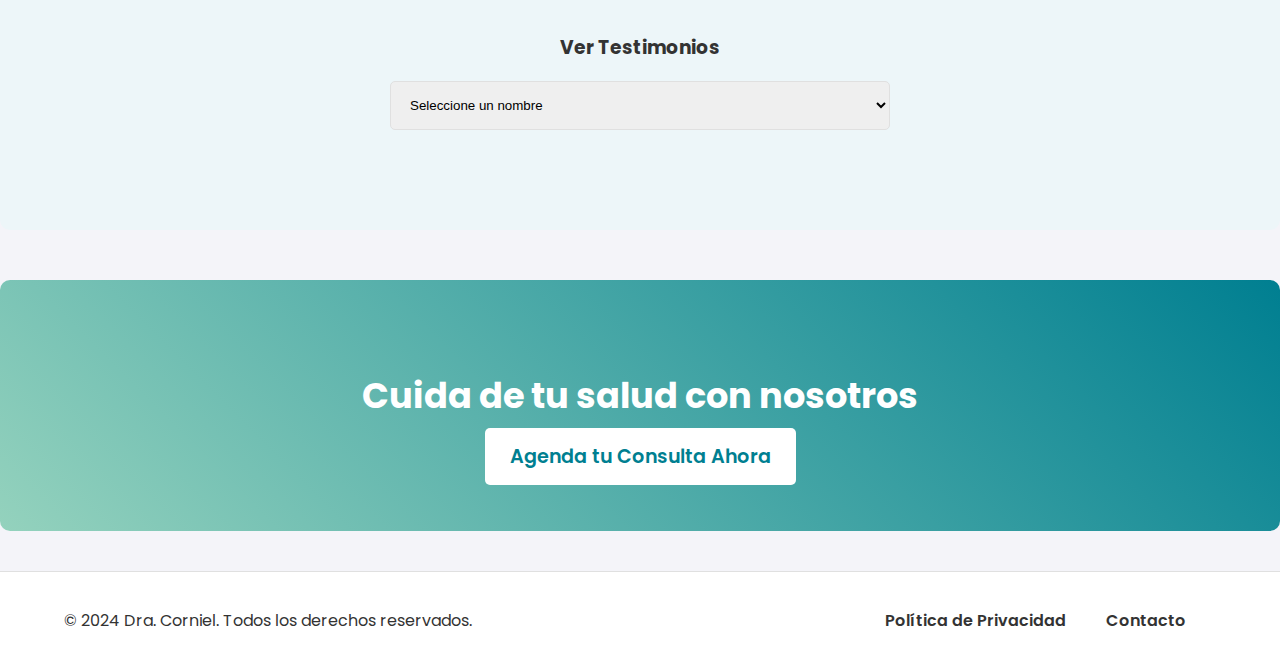
==== commit 44f55912: "correccion" ====
--- a/index.html
+++ b/index.html
@@ -88,6 +88,39 @@
 
         nav ul li a:hover::before {
             width: 100%;
+        }
+
+        /* Ocultar submenú hasta que se haga clic en "Más" */
+        nav ul li ul {
+            display: none;
+            position: absolute;
+            top: 100%;
+            left: 0;
+            background-color: #ffffff;
+            box-shadow: 0 8px 16px rgba(0, 0, 0, 0.2);
+            padding: 10px 0;
+            border-radius: 10px;
+        }
+
+        nav ul li:hover ul {
+            display: block;
+        }
+
+        nav ul li ul li {
+            margin-left: 0;
+            width: 200px;
+            padding: 10px 20px;
+        }
+
+        nav ul li ul li a {
+            padding: 10px;
+            font-weight: 400;
+            color: #555;
+        }
+
+        nav ul li ul li a:hover {
+            color: #007f91;
+            background-color: #f4f4f9;
         }
 
         /* Botón de menú para móviles */
@@ -423,7 +456,7 @@
                     <li><a href="about.html">Sobre Mí</a></li>
                     <li>
                         <a href="#">Más</a>
-                        <ul>
+                        <ul id="more-menu">
                             <li><a href="blog.html">Blog</a></li>
                             <li><a href="contact.html">Contacto</a></li>
                         </ul>
